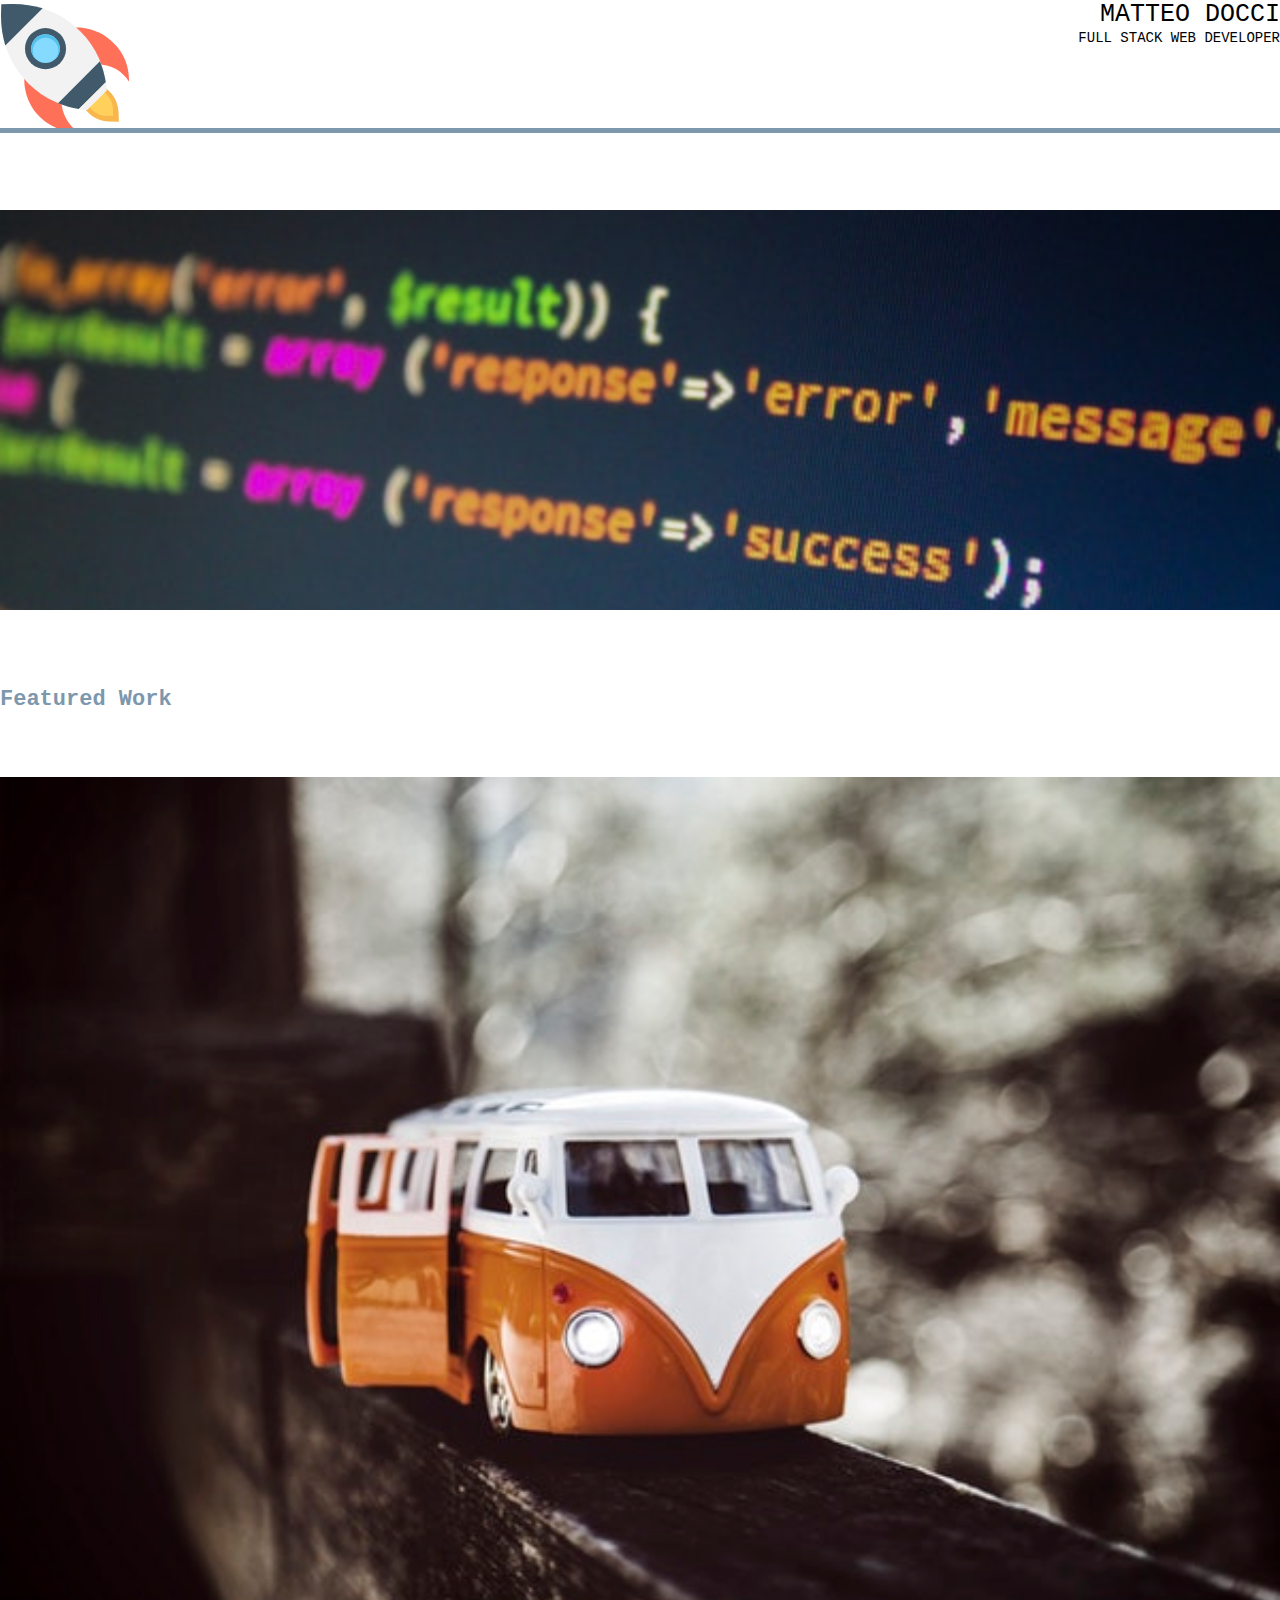
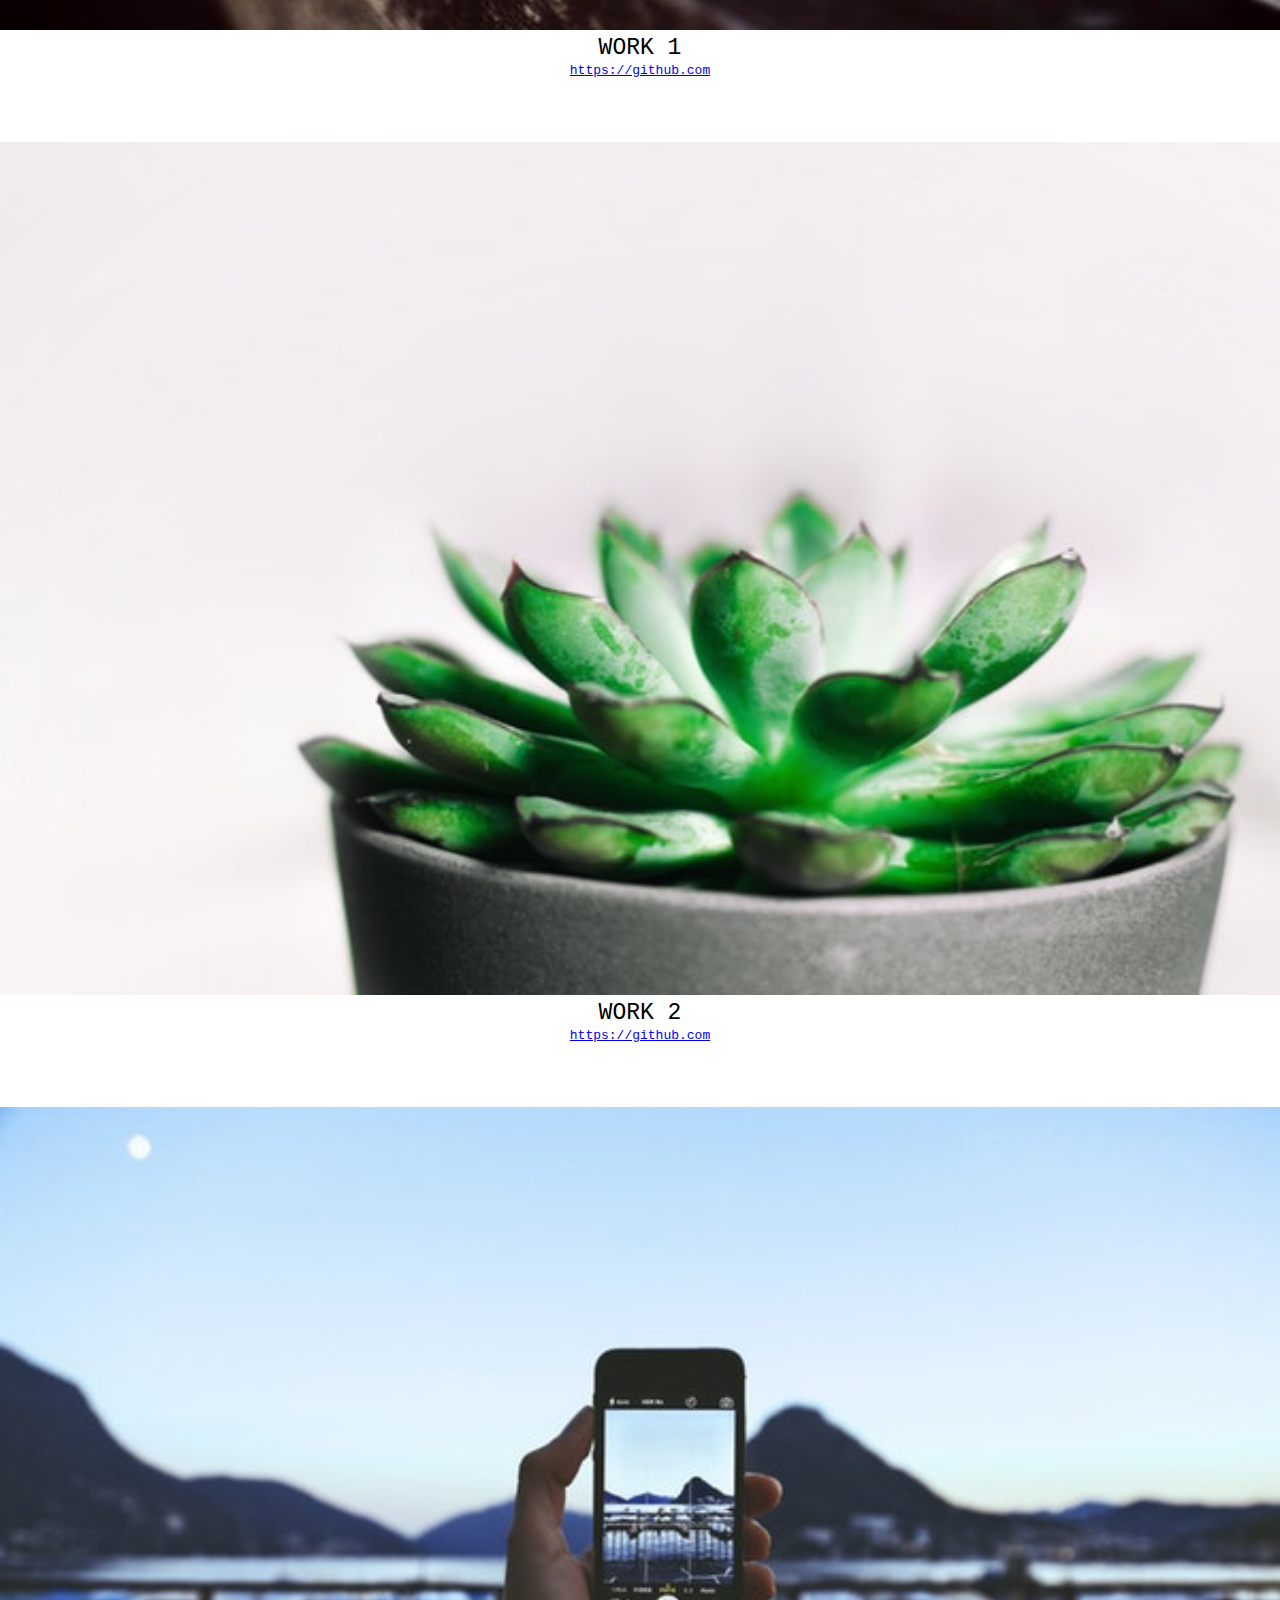
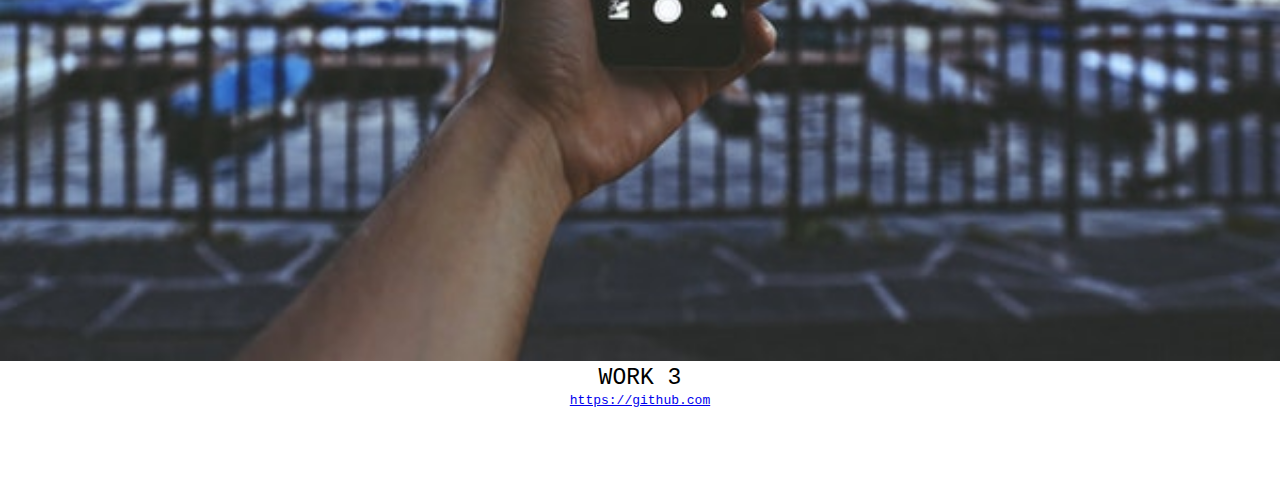
==== portfolio.html @ b297a647 "Make mobile version" ====
<!doctype html>
<html lang="en">
	<head>
		<meta charset="utf-8">
		<meta name="viewport" content="width=device-width, initial-scale=1.0">
		<link rel="stylesheet" href="css/portfolio.css">
		<title>Portfolio</title>
	</head>

	<body>
		<main>
			<header>
				<img id="logo" src="img/startup.svg">
				<div id="author-infos">
					<h1>MATTEO DOCCI</h1>
					<h4>FULL STACK WEB DEVELOPER</h4>
				</div>
			</header>
			<section id="main-img-container" class="box">
				<picture id="main-img">
					<source src="" type="">
					<img src="img/main-mobile.jpeg">
				</picture>
			</section>
			<section id="featured-works-container" class="box">
				<h3 id="featured-works-title">Featured Work</h3>
				<div class="featured-work">
					<picture class="featured-work-preview">
						<source src="" type="">
						<img src="img/featured-1-mobile.jpeg">
					</picture>
					<h2>WORK 1</h2>
					<a href="https://github.com">https://github.com</a>
				</div>
				<div class="featured-work">
					<picture class="featured-work-preview">
						<source src="" type="">
						<img src="img/featured-2-mobile.jpeg">
					</picture>
					<h2>WORK 2</h2>
					<a href="https://github.com">https://github.com</a>
				</div>
				<div class="featured-work">
					<picture class="featured-work-preview">
						<source src="" type="">
						<img src="img/featured-3-mobile.jpeg">
					</picture>
					<h2>WORK 3</h2>
					<a href="https://github.com">https://github.com</a>
				</div>
			</section>
			<section id="colors-container" class="box">
				<div class="color">
				</div>
				<div class="color">
				</div>
				<div class="color">
				</div>
			</section>
		</main>
	</body>
</html>
---- css/portfolio.css ----
* {
	margin: 0;
	font-family: monospace;
	line-height: 1.2em;
	font-weight: normal;
}

main {
	width: 100%;
	display: flex;
	flex-wrap: wrap;
}

.box {
	margin-top: 6%;
	width: 100%;
}

header {
	height: 20%;
	width: 100%;
	overflow: auto;
	border-bottom: solid 5px #7d97ad;
}

#logo {
	position: relative;
	top: 0.3em;
	left: 0.1em;
	width: 10%;
	float: left;
}

#author-infos {
	float: right;
	text-align: right;
}

h1 {
	font-size: 25px;
}

h2 {
	font-size: 23px;
}

h3 {
	font-size: 22px;
}

h4 {
	font-size: 14px;
}

#main-img-container {
	width: 100%;
	height: 400px;
}

img {
	width: 100%;
	height: 100%;
	object-fit: cover;
}

#featured-works-title {
	position: relative;
	font-weight: bold;
	color: #7d97ad;
}

.featured-work {
	margin-top: 5%;
	float: left;
	text-align: center;
	width: 100%;
}
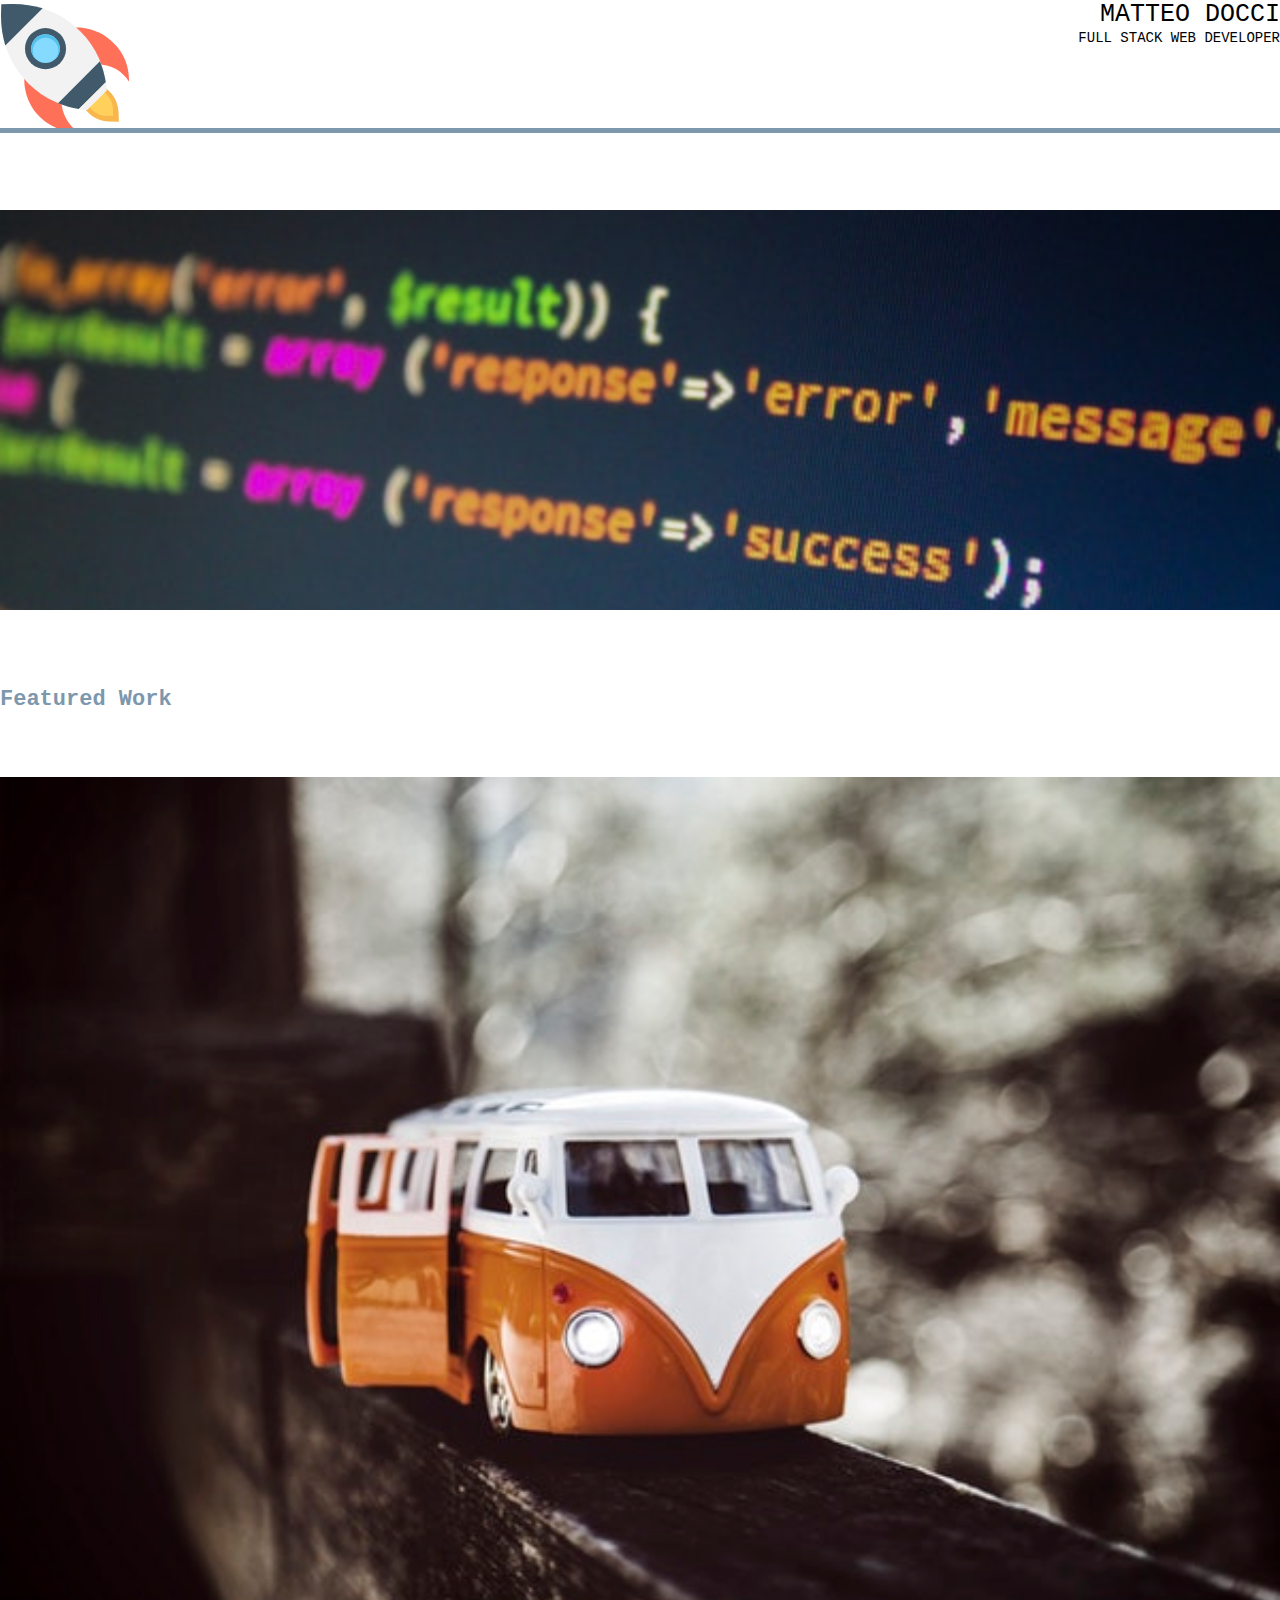
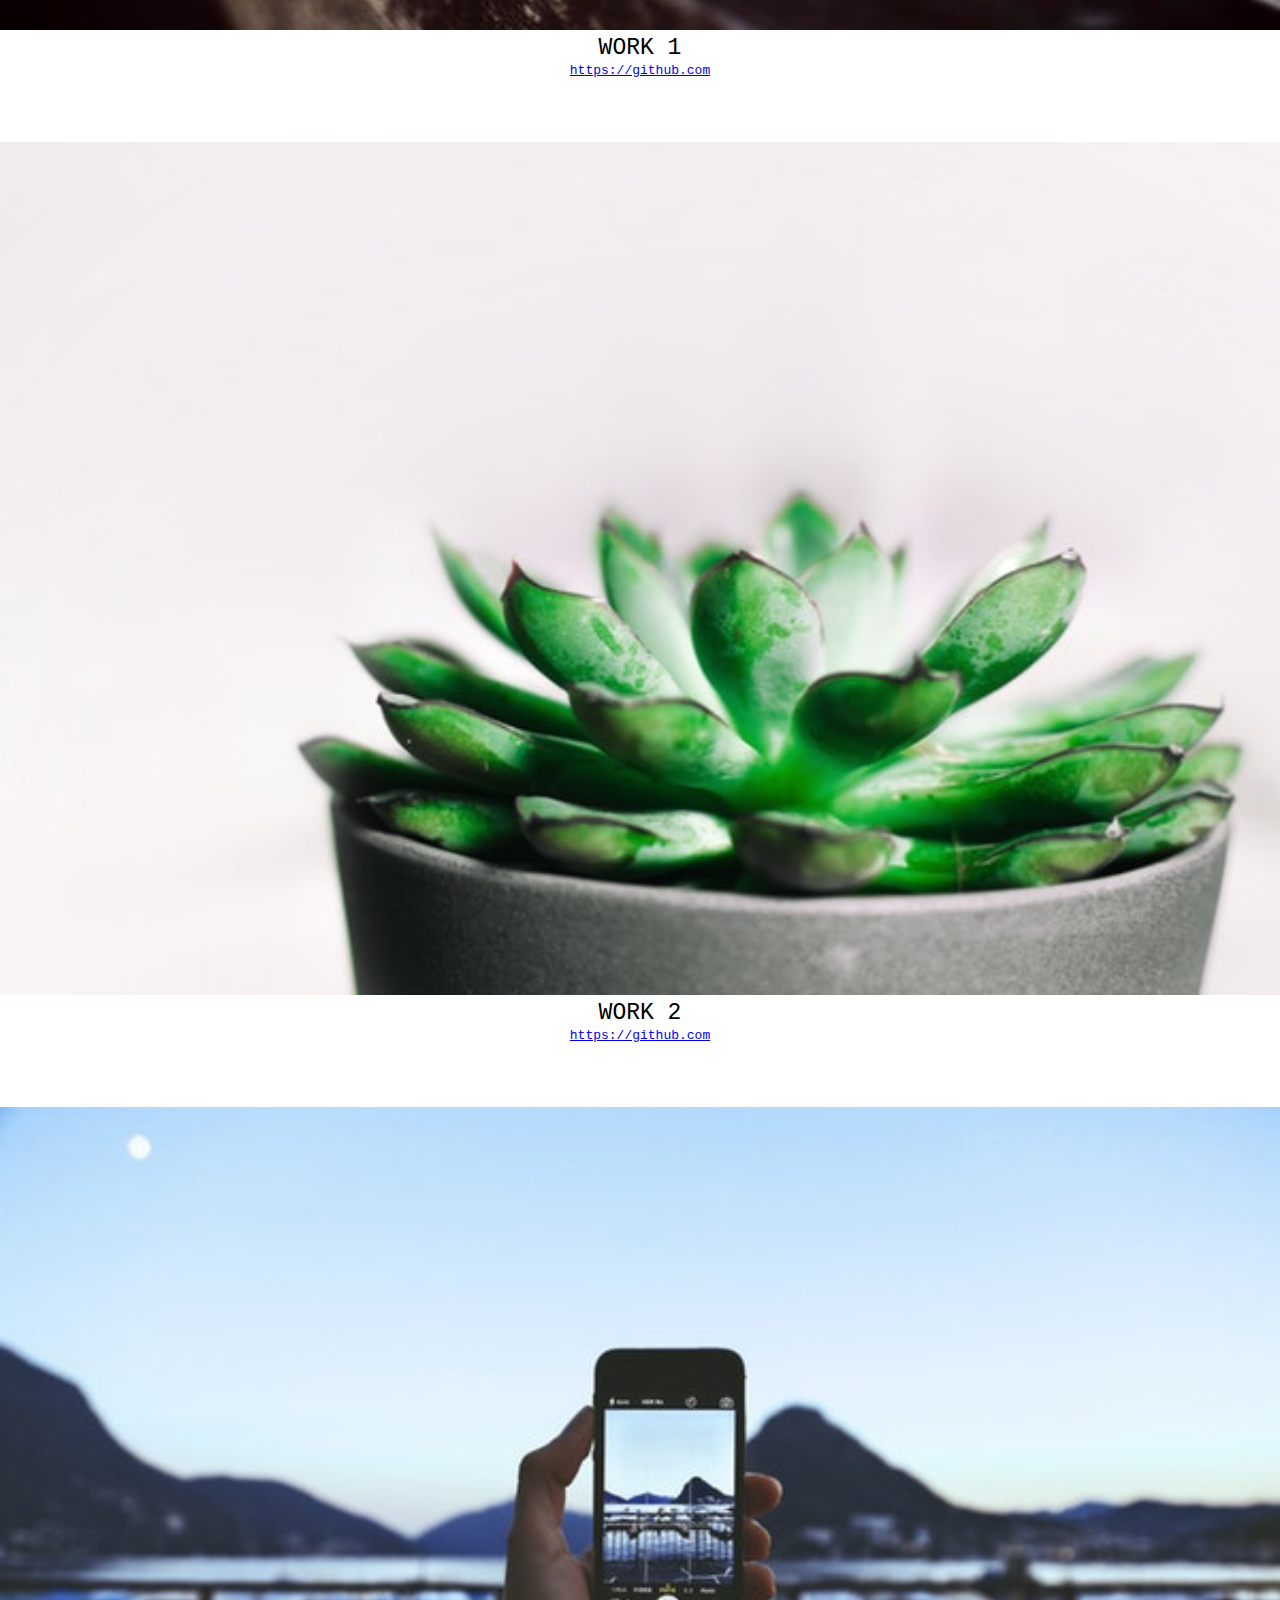
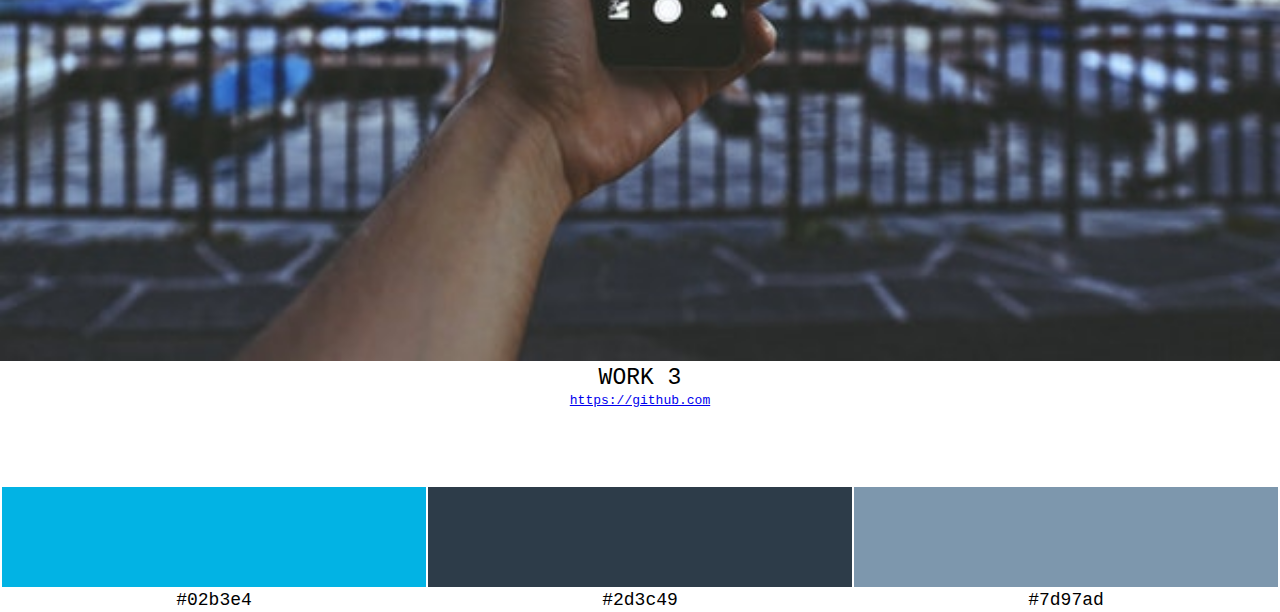
==== commit b6c791d2: "Add colors to mobile version" ====
--- a/portfolio.html
+++ b/portfolio.html
@@ -49,13 +49,19 @@
 					<a href="https://github.com">https://github.com</a>
 				</div>
 			</section>
-			<section id="colors-container" class="box">
-				<div class="color">
-				</div>
-				<div class="color">
-				</div>
-				<div class="color">
-				</div>
+			<section id="colors" class="box">
+				<table id="colors-table">
+					<tr id="colors-row">
+						<td id="color-02b3e4"></td>
+						<td id="color-2d3c49"></td>
+						<td id="color-7d97ad"></td>
+					</tr>
+					<tr id="colors-descriptions">
+						<td>#02b3e4</td>
+						<td>#2d3c49</td>
+						<td>#7d97ad</td>
+					</tr>
+				</table>
 			</section>
 		</main>
 	</body>
--- a/css/portfolio.css
+++ b/css/portfolio.css
@@ -74,4 +74,30 @@
 	float: left;
 	text-align: center;
 	width: 100%;
+}
+
+#colors-table {
+	width: 100%;
+}
+
+#colors-row {
+	width: 33.3%;
+	height: 100px;
+}
+
+#color-02b3e4 {
+	background-color: #02b3e4;
+}
+
+#color-2d3c49 {
+	background-color: #2d3c49;
+}
+
+#color-7d97ad {
+	background-color: #7d97ad;
+}
+
+#colors-descriptions {
+	text-align: center;
+	font-size: 18px;
 }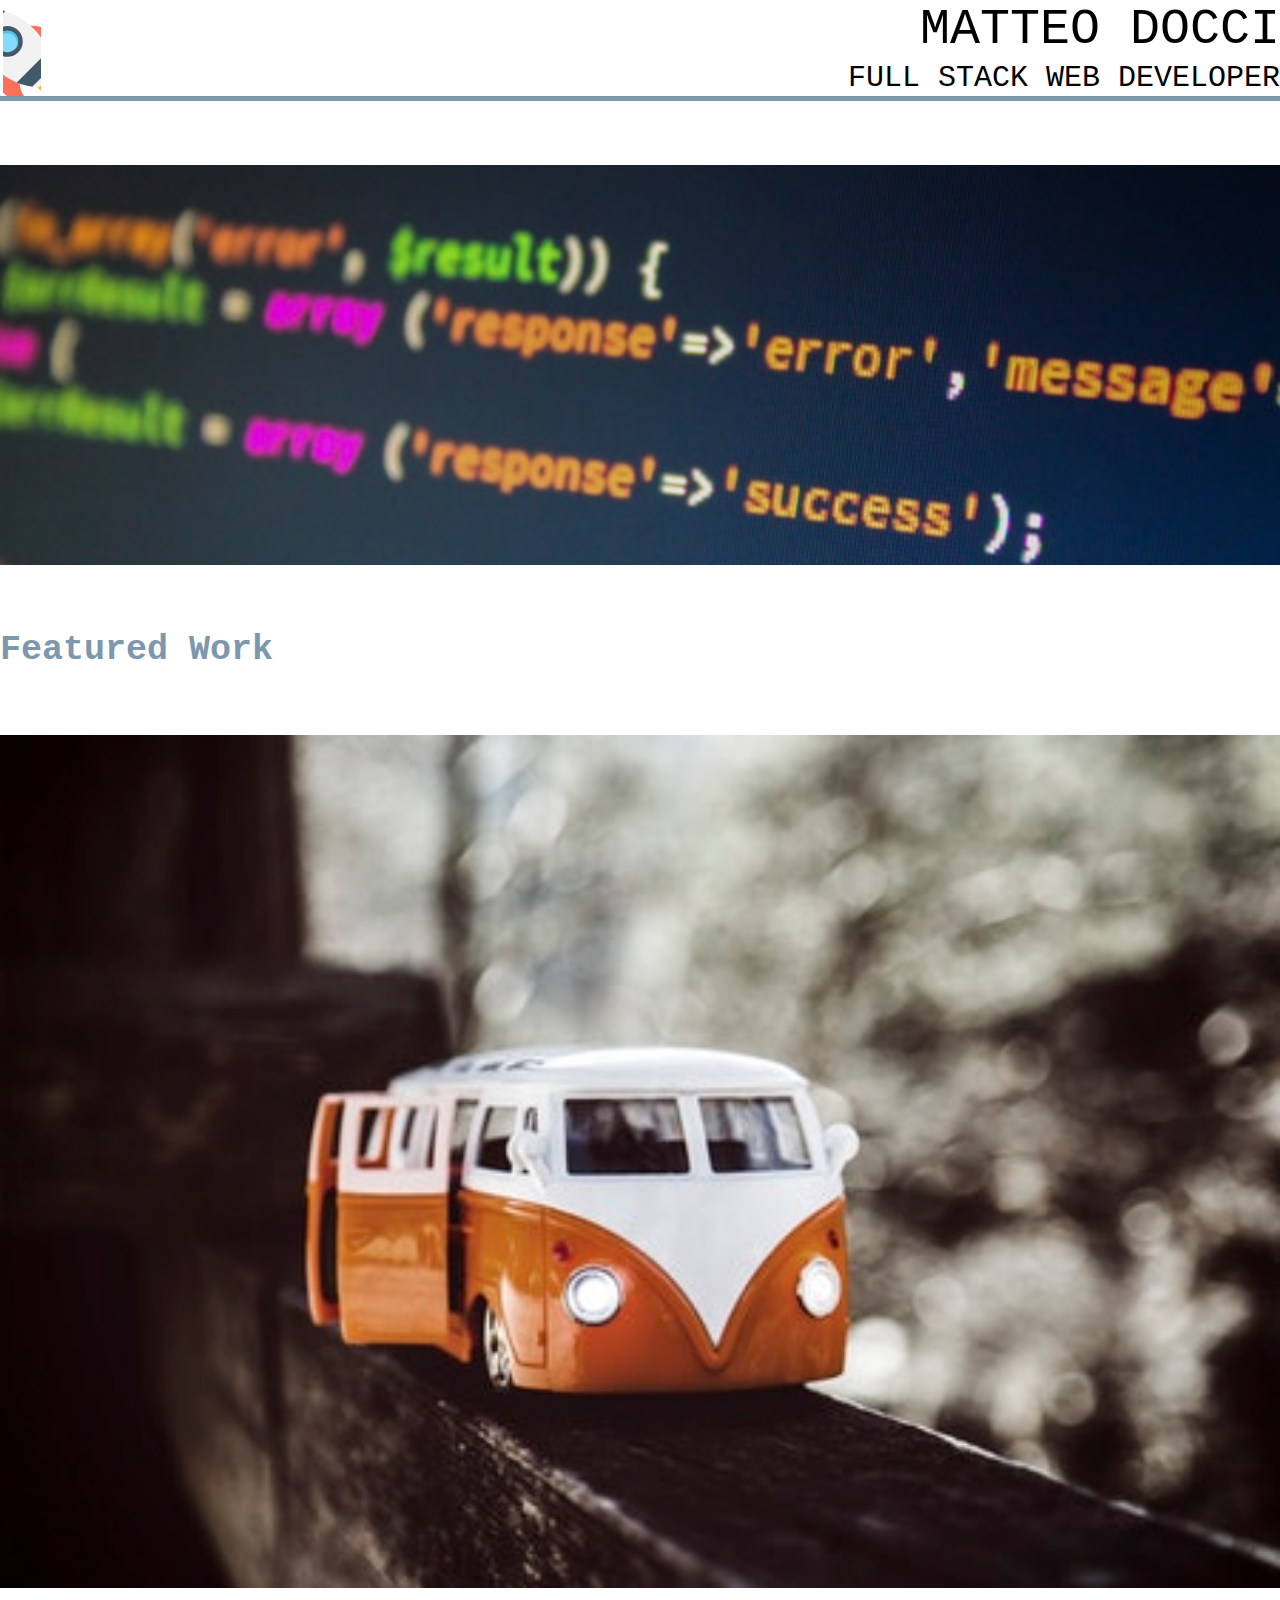
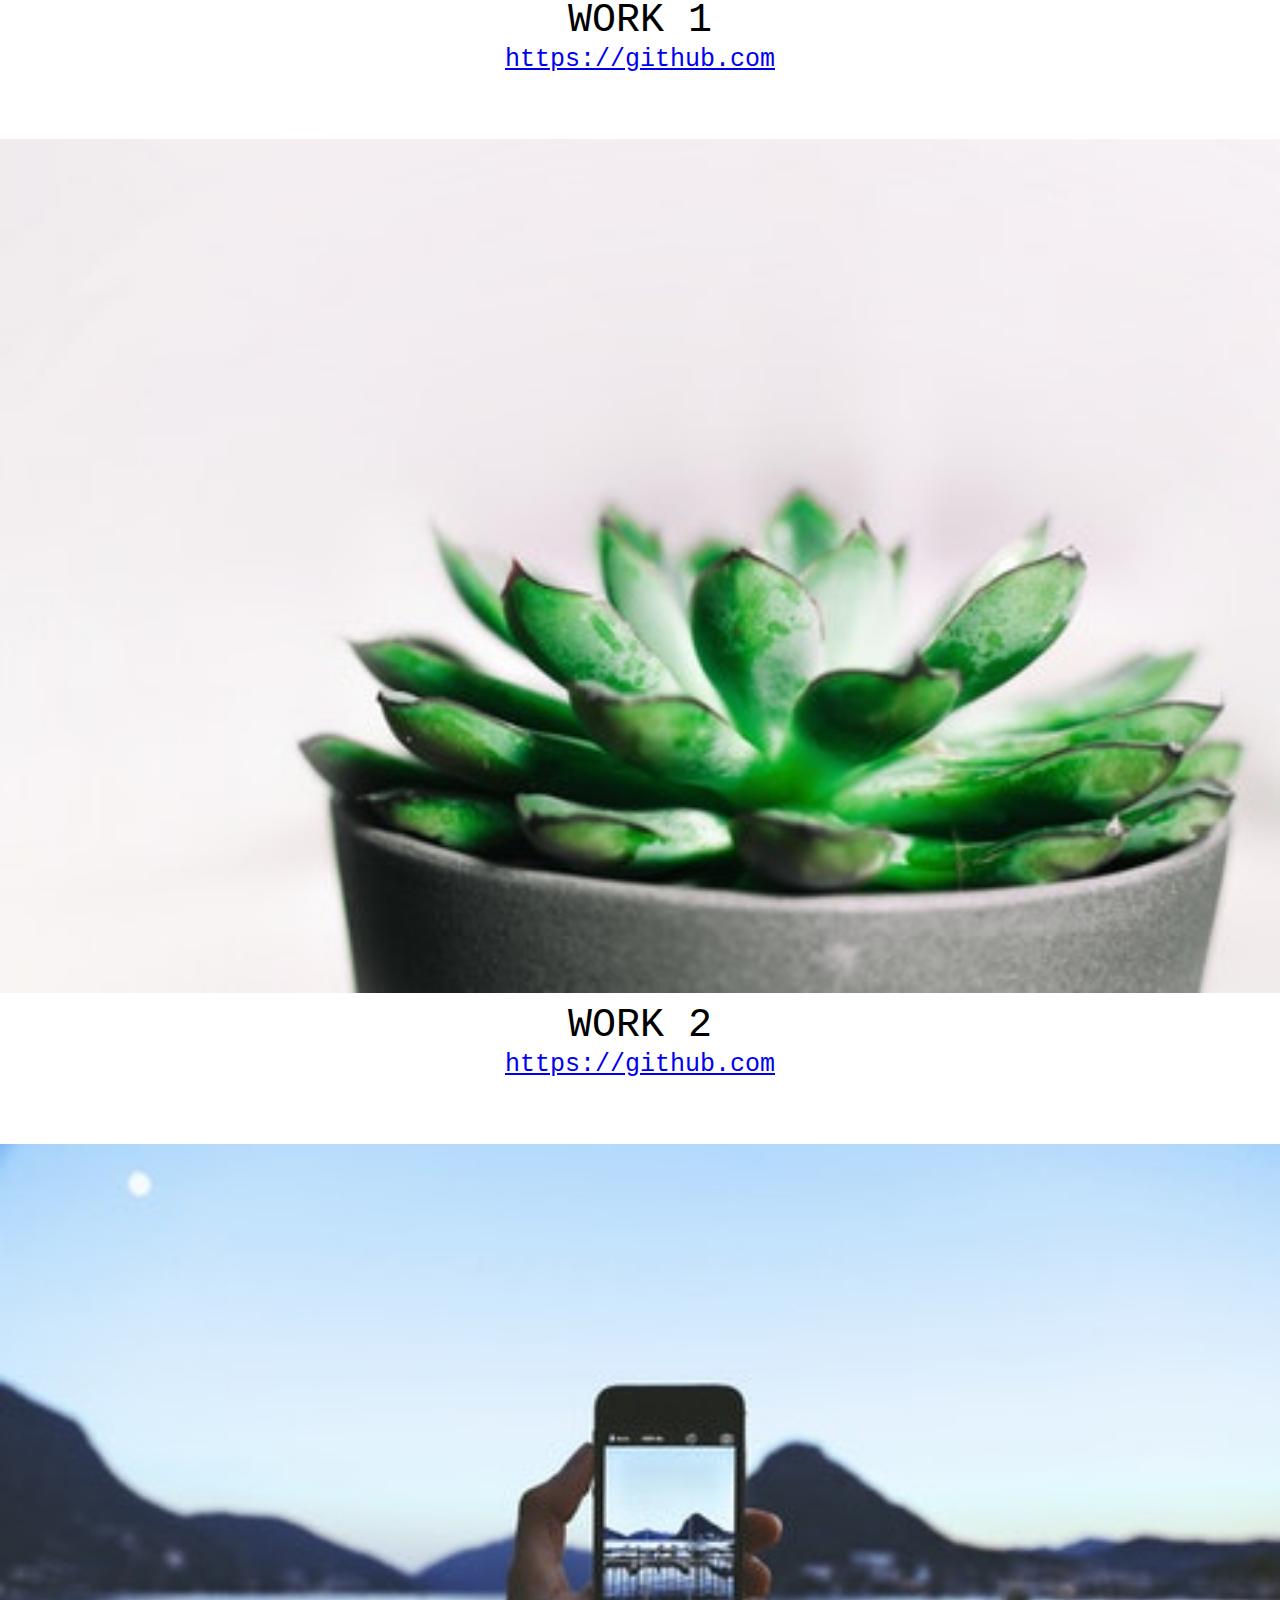
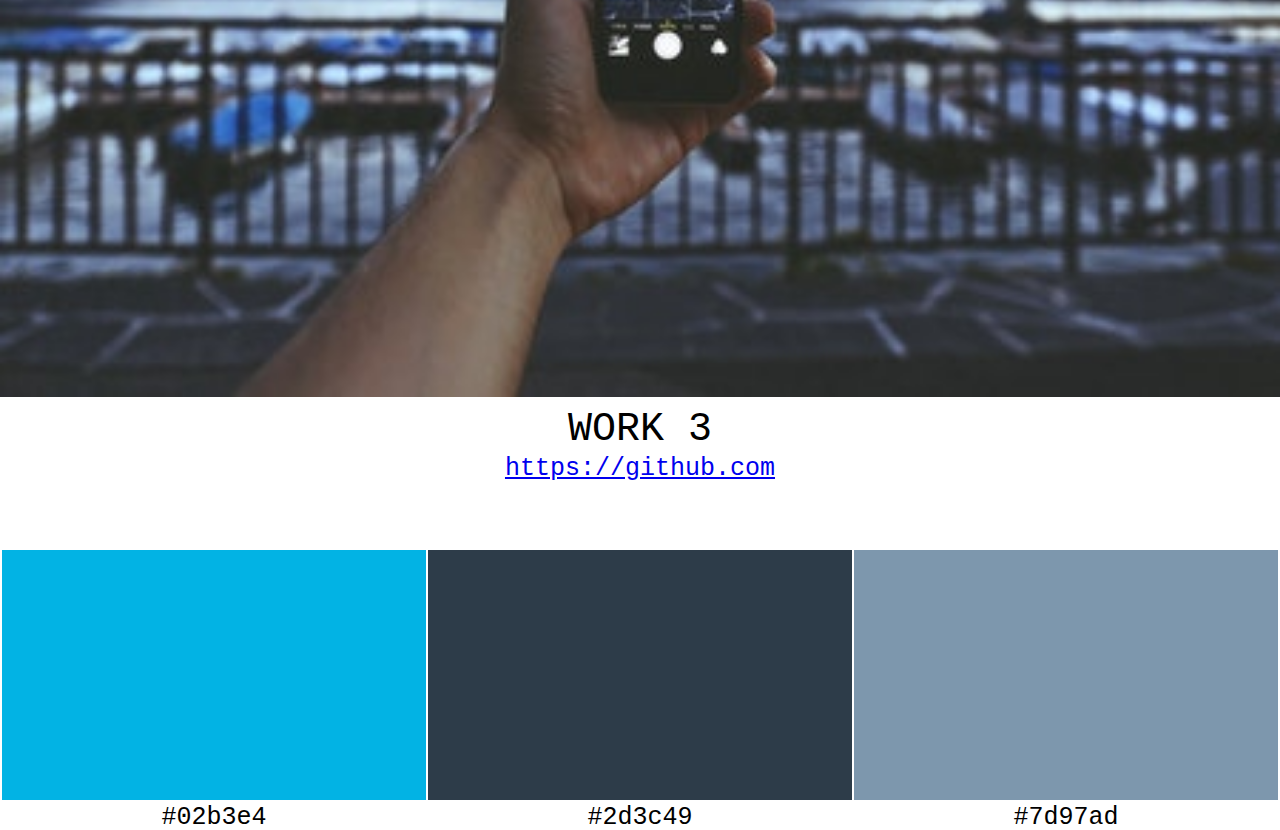
==== commit b8375cc2: "Add media queries for larger screens" ====
--- a/portfolio.html
+++ b/portfolio.html
@@ -26,7 +26,7 @@
 				<h3 id="featured-works-title">Featured Work</h3>
 				<div class="featured-work">
 					<picture class="featured-work-preview">
-						<source src="" type="">
+						<source media="(min-width: 1000px)" srcset="img/featured-1.jpeg">
 						<img src="img/featured-1-mobile.jpeg">
 					</picture>
 					<h2>WORK 1</h2>
@@ -34,7 +34,7 @@
 				</div>
 				<div class="featured-work">
 					<picture class="featured-work-preview">
-						<source src="" type="">
+						<source media="(min-width: 1000px)" srcset="img/featured-2.jpeg">
 						<img src="img/featured-2-mobile.jpeg">
 					</picture>
 					<h2>WORK 2</h2>
@@ -42,7 +42,7 @@
 				</div>
 				<div class="featured-work">
 					<picture class="featured-work-preview">
-						<source src="" type="">
+						<source media="(min-width: 1000px)" srcset="img/featured-3.jpeg">
 						<img src="img/featured-3-mobile.jpeg">
 					</picture>
 					<h2>WORK 3</h2>
--- a/css/portfolio.css
+++ b/css/portfolio.css
@@ -17,7 +17,6 @@
 }
 
 header {
-	height: 20%;
 	width: 100%;
 	overflow: auto;
 	border-bottom: solid 5px #7d97ad;
@@ -100,4 +99,98 @@
 #colors-descriptions {
 	text-align: center;
 	font-size: 18px;
+}
+
+@media screen and (min-width: 400px) {
+	.box {
+		margin-top: 5%;
+	}
+
+	#logo {
+		width: 9%;
+	}
+	#colors-row {
+		height: 125px;
+	}
+}
+
+@media screen and (min-width: 460px) {
+	#logo {
+		width: 8%;
+	}
+}
+
+@media screen and (min-width: 520px) {
+	#logo {
+		width: 7%;
+	}
+	#colors-row {
+		height: 150px;
+	}
+}
+
+@media screen and (min-width: 590px) {
+	#logo {
+		width: 6%;
+	}
+	#colors-row {
+		height: 175px;
+	}
+}
+
+@media screen and (min-width: 690px) {
+	#logo {
+		width: 5%;
+	}
+	#colors-row {
+		height: 200px;
+	}
+}
+
+@media screen and (min-width: 830px) {
+	#logo {
+		width: 4%;
+	}
+	* {
+		font-size: 25px;
+	}
+	h1 {
+		font-size: 50px;
+	}
+	h2 {
+		font-size: 40px;
+	}
+	h3 {
+		font-size: 35px;
+	}
+	h4 {
+		font-size: 30px;
+	}
+	#colors-row {
+		height: 225px;
+	}
+	#colors-descriptions {
+		font-size: 33px;
+	}
+
+}
+
+/* PC/IPAD-PRO VERSION */
+@media screen and (min-width: 1000px) {
+
+}
+
+@media screen and (min-width: 1030px) {
+	#logo {
+		width: 3%;
+	}
+	#colors-row {
+		height: 250px;
+	}
+}
+
+@media screen and (min-width: 1299px) {
+	#logo {
+		width: 2%;
+	}
 }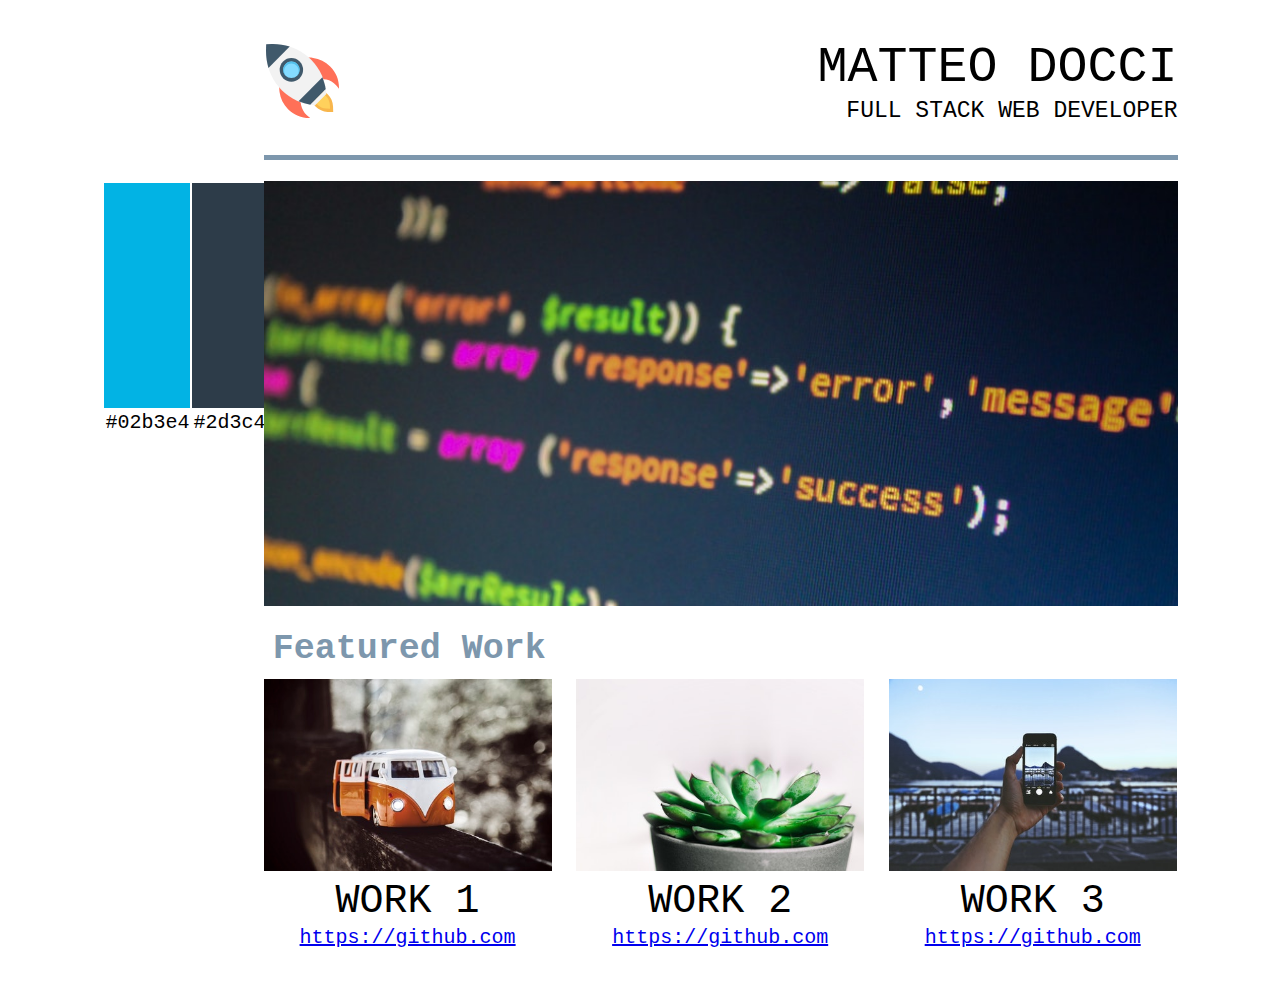
==== commit 7ac0f1a5: "Add larger screens version" ====
--- a/portfolio.html
+++ b/portfolio.html
@@ -9,7 +9,7 @@
 
 	<body>
 		<main>
-			<header>
+			<header class="right">
 				<img id="logo" src="img/startup.svg">
 				<div id="author-infos">
 					<h1>MATTEO DOCCI</h1>
@@ -18,11 +18,11 @@
 			</header>
 			<section id="main-img-container" class="box">
 				<picture id="main-img">
-					<source src="" type="">
+					<source media="(min-width: 1000px)" srcset="img/main.jpeg">
 					<img src="img/main-mobile.jpeg">
 				</picture>
 			</section>
-			<section id="featured-works-container" class="box">
+			<section id="featured-works-container" class="box right">
 				<h3 id="featured-works-title">Featured Work</h3>
 				<div class="featured-work">
 					<picture class="featured-work-preview">
@@ -40,7 +40,7 @@
 					<h2>WORK 2</h2>
 					<a href="https://github.com">https://github.com</a>
 				</div>
-				<div class="featured-work">
+				<div id="work3" class="featured-work">
 					<picture class="featured-work-preview">
 						<source media="(min-width: 1000px)" srcset="img/featured-3.jpeg">
 						<img src="img/featured-3-mobile.jpeg">
--- a/css/portfolio.css
+++ b/css/portfolio.css
@@ -18,6 +18,7 @@
 
 header {
 	width: 100%;
+	height: 20%;
 	overflow: auto;
 	border-bottom: solid 5px #7d97ad;
 }
@@ -149,7 +150,7 @@
 
 @media screen and (min-width: 830px) {
 	#logo {
-		width: 4%;
+		width: 8%;
 	}
 	* {
 		font-size: 25px;
@@ -164,7 +165,7 @@
 		font-size: 35px;
 	}
 	h4 {
-		font-size: 30px;
+		font-size: 23px;
 	}
 	#colors-row {
 		height: 225px;
@@ -172,25 +173,64 @@
 	#colors-descriptions {
 		font-size: 33px;
 	}
-
 }
 
 /* PC/IPAD-PRO VERSION */
 @media screen and (min-width: 1000px) {
-
-}
-
-@media screen and (min-width: 1030px) {
-	#logo {
-		width: 3%;
-	}
-	#colors-row {
-		height: 250px;
-	}
-}
-
-@media screen and (min-width: 1299px) {
-	#logo {
-		width: 2%;
+	*{
+		font-size: 20px;
+	}
+	body {
+		padding: 3% 8%;
+	}
+	h4 {
+		margin-bottom: 8%;
+	}
+	.box {
+		margin-top: 2%;
+	}
+	.right {
+		margin-left: 15%;
+	}
+	#colors {
+		width: 15%;
+		order: 1;
+	}
+	#main-img-container {
+		width: 85%;
+		height: 425px;
+		order: 2;
+	}
+	#featured-works-container {
+		order: 3;
+	}
+	#featured-works-title {
+		margin-left: 1%;
+	}
+	.featured-work {
+		margin-top: 1%;
+		margin-right: 2.7%;
+		width: 31.5%;
+	}
+	#work3 {
+		margin-right: 0;
+	}
+}
+
+@media screen and (min-width: 1300px) {
+	#logo {
+		width: 7%;
+	}
+}
+
+@media screen and (min-width: 1700px) {
+	#logo {
+		width: 6%;
+	}
+}
+
+@media screen and (min-width: 1900px) {
+	#logo {
+		width: 5%;
 	}
 }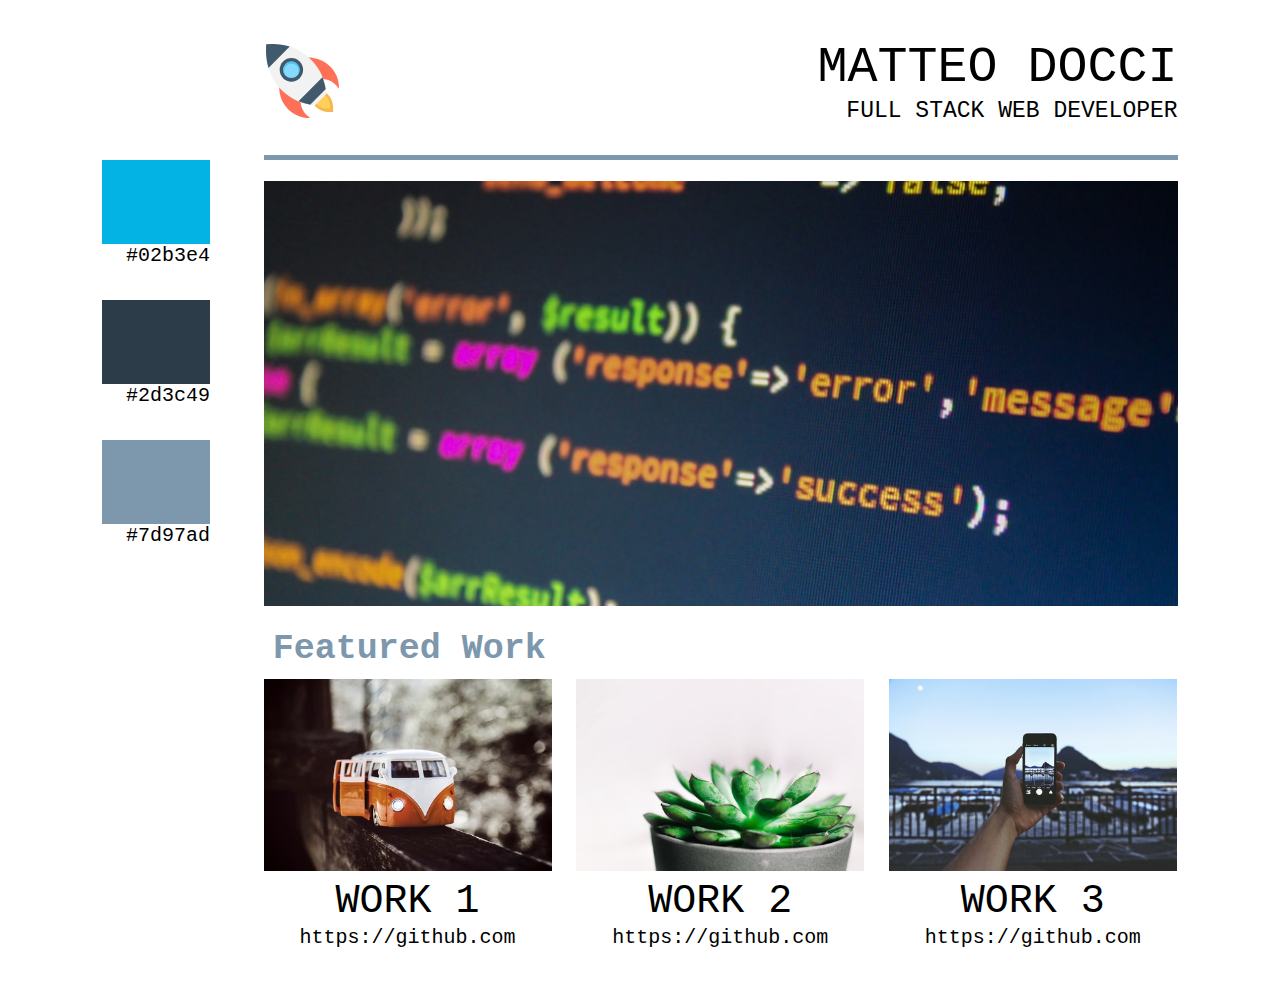
==== commit 0d21d271: "Finish the project" ====
--- a/portfolio.html
+++ b/portfolio.html
@@ -3,7 +3,8 @@
 	<head>
 		<meta charset="utf-8">
 		<meta name="viewport" content="width=device-width, initial-scale=1.0">
-		<link rel="stylesheet" href="css/portfolio.css">
+		<link rel="stylesheet" href="css/smaller-screens.css">
+		<link rel="stylesheet" href="css/larger-screens.css">
 		<title>Portfolio</title>
 	</head>
 
@@ -50,18 +51,18 @@
 				</div>
 			</section>
 			<section id="colors" class="box">
-				<table id="colors-table">
-					<tr id="colors-row">
-						<td id="color-02b3e4"></td>
-						<td id="color-2d3c49"></td>
-						<td id="color-7d97ad"></td>
-					</tr>
-					<tr id="colors-descriptions">
-						<td>#02b3e4</td>
-						<td>#2d3c49</td>
-						<td>#7d97ad</td>
-					</tr>
-				</table>
+				<div class="color-container">
+					<div id="color-02b3e4" class="show-color"></div>
+					<p>#02b3e4</p>
+				</div>
+				<div class="color-container">
+					<div id="color-2d3c49" class="show-color"></div>
+					<p>#2d3c49</p>
+				</div>
+				<div class="color-container">
+					<div id="color-7d97ad" class="show-color"></div>
+					<p>#7d97ad</p>
+				</div>
 			</section>
 		</main>
 	</body>
--- a/css/smaller-screens.css
+++ b/css/smaller-screens.css
@@ -0,0 +1,180 @@
+* {
+	margin: 0;
+	font-family: monospace;
+	line-height: 1.2em;
+	font-weight: normal;
+}
+
+main {
+	width: 100%;
+	display: flex;
+	flex-wrap: wrap;
+}
+
+.box {
+	margin-top: 6%;
+	width: 100%;
+}
+
+header {
+	width: 100%;
+	height: 20%;
+	overflow: auto;
+	border-bottom: solid 5px #7d97ad;
+}
+
+#logo {
+	position: relative;
+	top: 0.3em;
+	left: 0.1em;
+	width: 10%;
+	float: left;
+}
+
+#author-infos {
+	float: right;
+	text-align: right;
+}
+
+h1 {
+	font-size: 25px;
+}
+
+h2 {
+	font-size: 23px;
+}
+
+h3 {
+	font-size: 22px;
+}
+
+h4 {
+	font-size: 14px;
+}
+
+#main-img-container {
+	width: 100%;
+	height: 400px;
+}
+
+img {
+	width: 100%;
+	height: 100%;
+	object-fit: cover;
+}
+
+#featured-works-title {
+	position: relative;
+	font-weight: bold;
+	color: #7d97ad;
+}
+
+.featured-work {
+	margin-top: 5%;
+	float: left;
+	text-align: center;
+	width: 100%;
+}
+
+.color-container {
+	font-size: 18px;
+	float: left;
+	width: 33%;
+	text-align: center;
+}
+
+.show-color {
+	height: 100px;
+}
+
+#color-02b3e4 {
+	background-color: #02b3e4;
+}
+
+#color-2d3c49 {
+	background-color: #2d3c49;
+}
+
+#color-7d97ad {
+	background-color: #7d97ad;
+}
+
+a {
+	text-decoration: none;
+	color: black;
+}
+
+@media screen and (min-width: 400px) {
+	.box {
+		margin-top: 5%;
+	}
+
+	#logo {
+		width: 9%;
+	}
+	.show-color {
+		height: 125px;
+	}
+}
+
+@media screen and (min-width: 460px) {
+	#logo {
+		width: 8%;
+	}
+}
+
+@media screen and (min-width: 520px) {
+	#logo {
+		width: 7%;
+	}
+	.show-color {
+		height: 150px;
+	}
+}
+
+@media screen and (min-width: 590px) {
+	#logo {
+		width: 6%;
+	}
+	#colors {
+		width: 588px;
+		padding-top: 5%;
+		margin: auto;
+	}
+	.color-container {
+		width: 196px;
+	}
+	.show-color {
+		height: 175px;
+	}
+}
+
+@media screen and (min-width: 690px) {
+	#logo {
+		width: 5%;
+	}
+	#main-img-container {
+		height: 600px;
+	}
+}
+
+@media screen and (min-width: 830px) {
+	#logo {
+		width: 8%;
+	}
+	* {
+		font-size: 25px;
+	}
+	h1 {
+		font-size: 50px;
+	}
+	h2 {
+		font-size: 40px;
+	}
+	h3 {
+		font-size: 35px;
+	}
+	h4 {
+		font-size: 23px;
+	}
+}--- a/css/larger-screens.css
+++ b/css/larger-screens.css
@@ -0,0 +1,81 @@
+@media screen and (min-width: 1000px) {
+	* {
+		font-size: 20px;
+	}
+	body {
+		padding: 3% 8%;
+	}
+	h4 {
+		margin-bottom: 8%;
+	}
+	.box {
+		margin-top: 2%;
+	}
+	.right {
+		margin-left: 15%;
+	}
+	#colors {
+		width: 10%;
+		height: 425px;
+		order: 1;
+		margin-left: 0;
+		margin-right: 0;
+		margin-top: 0;
+		padding-top: 0;
+	}
+	.color-container {
+		width: 100%;
+		height: 33%;
+		text-align: right;
+		float: right;
+	}
+	.show-color {
+		width: 100%;
+		height: 60%;
+		margin-left: auto;
+	}
+	#main-img-container {
+		width: 85%;
+		height: 425px;
+		order: 2;
+		padding-left: 5%;
+	}
+	#featured-works-container {
+		order: 3;
+	}
+	#featured-works-title {
+		margin-left: 1%;
+	}
+	.featured-work {
+		margin-top: 1%;
+		margin-right: 2.7%;
+		width: 31.5%;
+	}
+	#work3 {
+		margin-right: 0;
+	}
+}
+
+@media screen and (min-width: 1300px) {
+	* {
+		font-size: 25px;
+	}
+	#logo {
+		width: 7%;
+	}
+	.show-color {
+		width: 70%;
+	}
+}
+
+@media screen and (min-width: 1700px) {
+	#logo {
+		width: 6%;
+	}
+}
+
+@media screen and (min-width: 1900px) {
+	#logo {
+		width: 5%;
+	}
+}